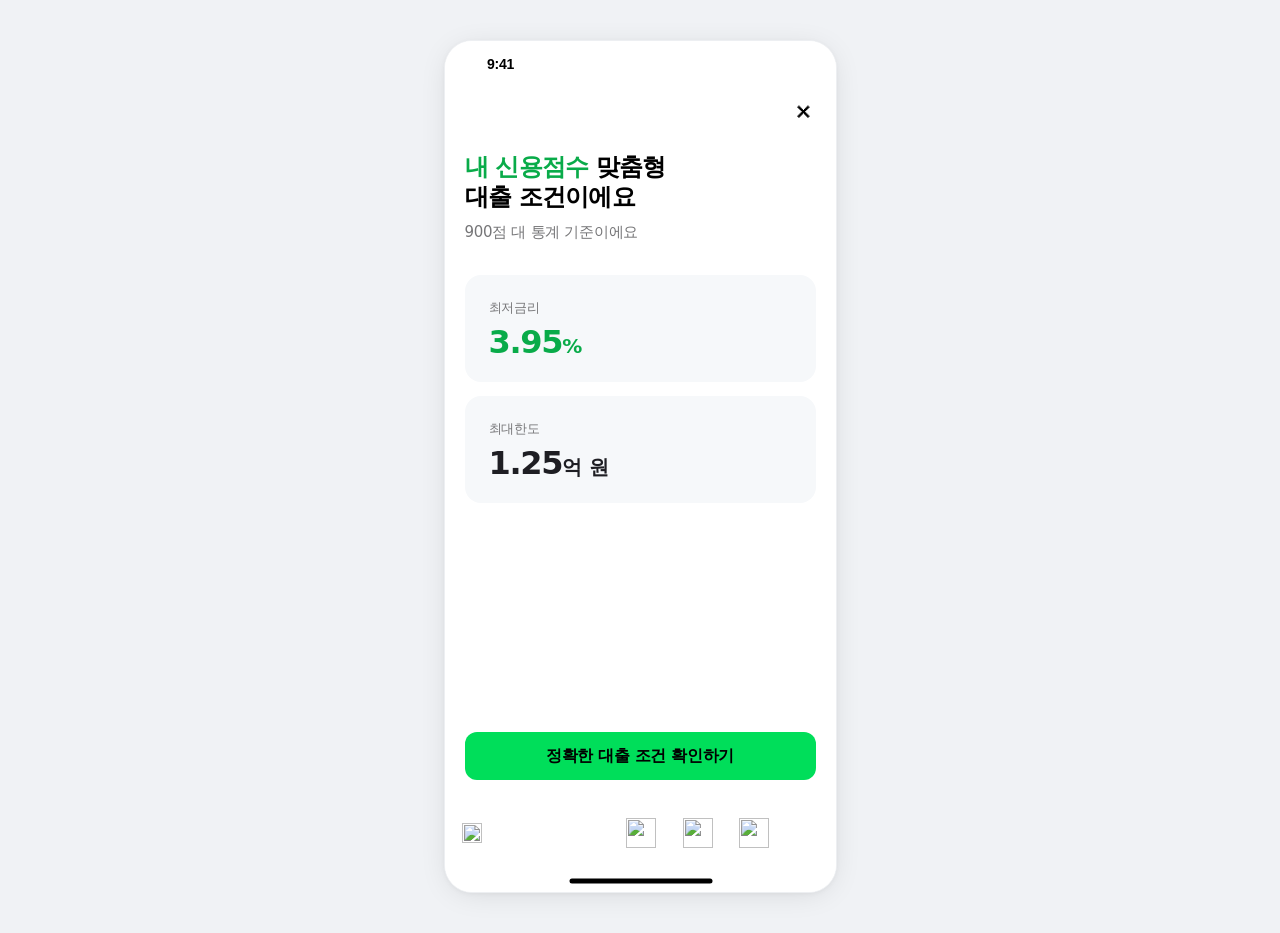
==== loan-result.html @ 353d0866 "deploy: KCB 신용영향 요인 프로토타입" ====
<!doctype html>
<html lang="ko">
<head>
  <meta charset="UTF-8" />
  <meta name="viewport" content="width=device-width, initial-scale=1" />
  <title>KCB 신용영향 요인 — 대출 조건</title>
  <link rel="stylesheet" as="style" crossorigin
    href="https://cdn.jsdelivr.net/gh/orioncactus/pretendard@v1.3.9/dist/web/variable/pretendardvariable-dynamic-subset.min.css" />
  <style>
    :root {
      --font: 'Pretendard Variable', Pretendard, -apple-system, system-ui, sans-serif;
      --green-500: #09AB49;
      --green-100: #EEFFF2;
      --npay-green: #00DE5A;
      --gray-100: #F6F8FA;
      --gray-200: #EDEFF2;
      --gray-700: #767678;
      --gray-800: #404048;
      --gray-900: #1E1E23;
    }
    *, *::before, *::after { box-sizing: border-box; margin: 0; padding: 0; }
    body {
      font-family: var(--font);
      background: #F0F2F5;
      color: var(--gray-900);
      -webkit-font-smoothing: antialiased;
      min-height: 100vh;
      display: flex;
      align-items: center;
      justify-content: center;
      padding: 40px 20px;
    }

    /* ─── Phone Shell ─── */
    .phone {
      width: 393px;
      height: 853px;
      background: #fff;
      border-radius: 28px;
      border: 1px solid var(--gray-200);
      box-shadow: 0 4px 32px -8px rgba(0,0,0,.14), 0 1px 6px -2px rgba(0,0,0,.08);
      overflow: hidden;
      display: flex;
      flex-direction: column;
    }

    /* ─── Status bar ─── */
    .status-bar {
      height: 44px;
      flex-shrink: 0;
      background: #fff;
      position: relative;
    }
    .status-bar-inner {
      width: 375px;
      height: 44px;
      position: absolute;
      left: 50%;
      transform: translateX(-50%);
      overflow: hidden;
    }

    /* ─── Header close ─── */
    .header-close {
      height: 56px;
      display: flex;
      align-items: center;
      justify-content: flex-end;
      padding: 0 20px;
      flex-shrink: 0;
    }
    .header-close__btn {
      width: 24px;
      height: 24px;
      display: flex;
      align-items: center;
      justify-content: center;
      cursor: pointer;
      color: #000;
      font-size: 18px;
      line-height: 1;
      background: none;
      border: none;
    }

    /* ─── Naver Toolbar ─── */
    .naver-toolbar {
      width: 393px;
      height: 84px;
      flex-shrink: 0;
      background: #fff;
      position: relative;
    }

    /* ─── Scrollable body ─── */
    .phone-body {
      flex: 1;
      overflow-y: auto;
      padding: 11px 20px 0;
    }

    /* ─── Title area ─── */
    .title-area {
      margin-bottom: 32px;
    }
    .title {
      font-size: 1.5rem;
      font-weight: 700;
      line-height: 1.25;
      letter-spacing: -.03125em;
      color: #000;
      margin-bottom: 10px;
    }
    .title em {
      color: var(--green-500);
      font-style: normal;
    }
    .subtitle {
      font-size: .9375rem;
      font-weight: 400;
      line-height: 1.4;
      letter-spacing: -.02em;
      color: var(--gray-700);
    }

    /* ─── Loan condition cards ─── */
    .loan-cards {
      display: flex;
      flex-direction: column;
      gap: 14px;
    }
    .loan-card {
      background: var(--gray-100);
      border-radius: 16px;
      padding: 24px 24px 22px;
    }
    .loan-card__label {
      font-size: .8125rem;
      font-weight: 500;
      color: var(--gray-700);
      letter-spacing: -.01em;
      margin-bottom: 8px;
    }
    .loan-card__value {
      font-size: 2rem;
      font-weight: 800;
      letter-spacing: -.04em;
      color: var(--gray-900);
      line-height: 1.1;
    }
    .loan-card__value .unit {
      font-size: 1.25rem;
      font-weight: 700;
      letter-spacing: -.02em;
    }
    .loan-card--rate .loan-card__value { color: var(--green-500); }

    /* ─── Button area ─── */
    .btn-area {
      padding: 16px 20px 28px;
      flex-shrink: 0;
      background: #fff;
    }
    .btn-primary {
      display: block;
      width: 100%;
      height: 48px;
      background: var(--npay-green);
      border: none;
      border-radius: 12px;
      font-family: var(--font);
      font-size: 1rem;
      font-weight: 700;
      letter-spacing: -.02em;
      color: #000;
      cursor: pointer;
      transition: filter .15s;
    }
    .btn-primary:hover { filter: brightness(.95); }
    .btn-primary:active { filter: brightness(.9); }
  </style>
</head>
<body>

  <div class="phone">

    <!-- Status bar -->
    <div class="status-bar">
      <div class="status-bar-inner">
        <span style="position:absolute;left:21px;top:13px;width:54px;height:21px;font-family:-apple-system,'SF Pro Text',sans-serif;font-size:14px;font-weight:600;letter-spacing:-0.28px;color:#000;text-align:center;line-height:21px;">9:41</span>
        <img src="https://www.figma.com/api/mcp/asset/117fd0c4-5734-4573-b15c-d76748ea29e0" style="position:absolute;right:14.67px;top:17.33px;width:24.328px;height:11.333px;display:block;" alt="">
        <img src="https://www.figma.com/api/mcp/asset/c310eae5-36fc-42d7-a7b7-9bb2311627fc" style="position:absolute;top:17.33px;left:315.68px;width:15.3px;height:10.97px;display:block;" alt="">
        <img src="https://www.figma.com/api/mcp/asset/0dfdbc2b-1ecd-415e-a64e-a30382d3d6f9" style="position:absolute;top:17.67px;left:293.66px;width:16.99px;height:10.67px;display:block;" alt="">
      </div>
    </div>

    <!-- Header close (X) -->
    <div class="header-close">
      <button class="header-close__btn" aria-label="닫기" onclick="location.href='credit-score.html'">✕</button>
    </div>

    <!-- Scrollable body -->
    <div class="phone-body">

      <!-- Title + Subtitle -->
      <div class="title-area">
        <h1 class="title"><em>내 신용점수</em> 맞춤형<br>대출 조건이에요</h1>
        <p class="subtitle">900점 대 통계 기준이에요</p>
      </div>

      <!-- Loan condition cards -->
      <div class="loan-cards">
        <div class="loan-card loan-card--rate">
          <div class="loan-card__label">최저금리</div>
          <div class="loan-card__value">3.95<span class="unit">%</span></div>
        </div>
        <div class="loan-card">
          <div class="loan-card__label">최대한도</div>
          <div class="loan-card__value">1.25<span class="unit">억 원</span></div>
        </div>
      </div>

    </div><!-- /phone-body -->

    <!-- CTA Button -->
    <div class="btn-area">
      <button class="btn-primary" onclick="location.href='https://loan.pay.naver.com/n/credit'">정확한 대출 조건 확인하기</button>
    </div>

    <!-- Naver Toolbar -->
    <div class="naver-toolbar">
      <img src="https://www.figma.com/api/mcp/asset/05d79276-6036-4cd2-aa56-7ac32315d920" style="position:absolute;top:0;left:0;right:0;width:100%;height:1px;display:block;" alt="">
      <div style="position:absolute;top:10px;left:12px;right:12px;height:30px;display:flex;align-items:center;justify-content:space-between;">
        <div style="width:30px;height:30px;position:relative;flex-shrink:0;">
          <img src="https://www.figma.com/api/mcp/asset/606f6228-d2fd-4b27-b999-5911d7ffd8b6" style="position:absolute;top:5px;left:5px;width:20px;height:20px;display:block;" alt="">
        </div>
        <div style="width:30px;height:30px;position:relative;flex-shrink:0;cursor:pointer;" onclick="location.href='service-page.html'">
          <img src="https://www.figma.com/api/mcp/asset/ff746e13-b8e4-43a4-95a8-66cdb455614c" style="position:absolute;top:7px;left:7px;width:16.5px;height:16px;display:block;" alt="">
        </div>
        <div style="width:30px;height:30px;position:relative;flex-shrink:0;transform:rotate(180deg);">
          <img src="https://www.figma.com/api/mcp/asset/f6c519be-c169-4510-b0fe-be549cfd4d9d" style="position:absolute;top:7px;left:7px;width:16.5px;height:16px;display:block;" alt="">
        </div>
        <div style="width:30px;height:30px;position:relative;flex-shrink:0;">
          <img src="https://www.figma.com/api/mcp/asset/b1222925-deab-466d-a03e-ae5e43b27918" style="position:absolute;inset:0;width:100%;height:100%;display:block;" alt="">
        </div>
        <div style="width:30px;height:30px;position:relative;flex-shrink:0;">
          <img src="https://www.figma.com/api/mcp/asset/872e88fe-7b94-40f6-b891-10e95405941b" style="position:absolute;inset:0;width:100%;height:100%;display:block;" alt="">
        </div>
        <div style="width:30px;height:30px;position:relative;flex-shrink:0;">
          <img src="https://www.figma.com/api/mcp/asset/1badacdd-2532-4cf2-b701-a58037ab91fd" style="position:absolute;inset:0;width:100%;height:100%;display:block;" alt="">
        </div>
        <div style="width:30px;height:30px;position:relative;flex-shrink:0;">
          <img src="https://www.figma.com/api/mcp/asset/fb497e52-9923-4c12-b7bb-37bec457e6a1" style="position:absolute;top:12px;left:5px;width:20.5px;height:7px;display:block;" alt="">
        </div>
      </div>
      <div style="position:absolute;top:calc(50% + 30.5px);left:50%;transform:translate(-50%,-50%);width:143px;height:5px;background:#000;border-radius:4px;"></div>
    </div>

  </div><!-- /phone -->

</body>
</html>
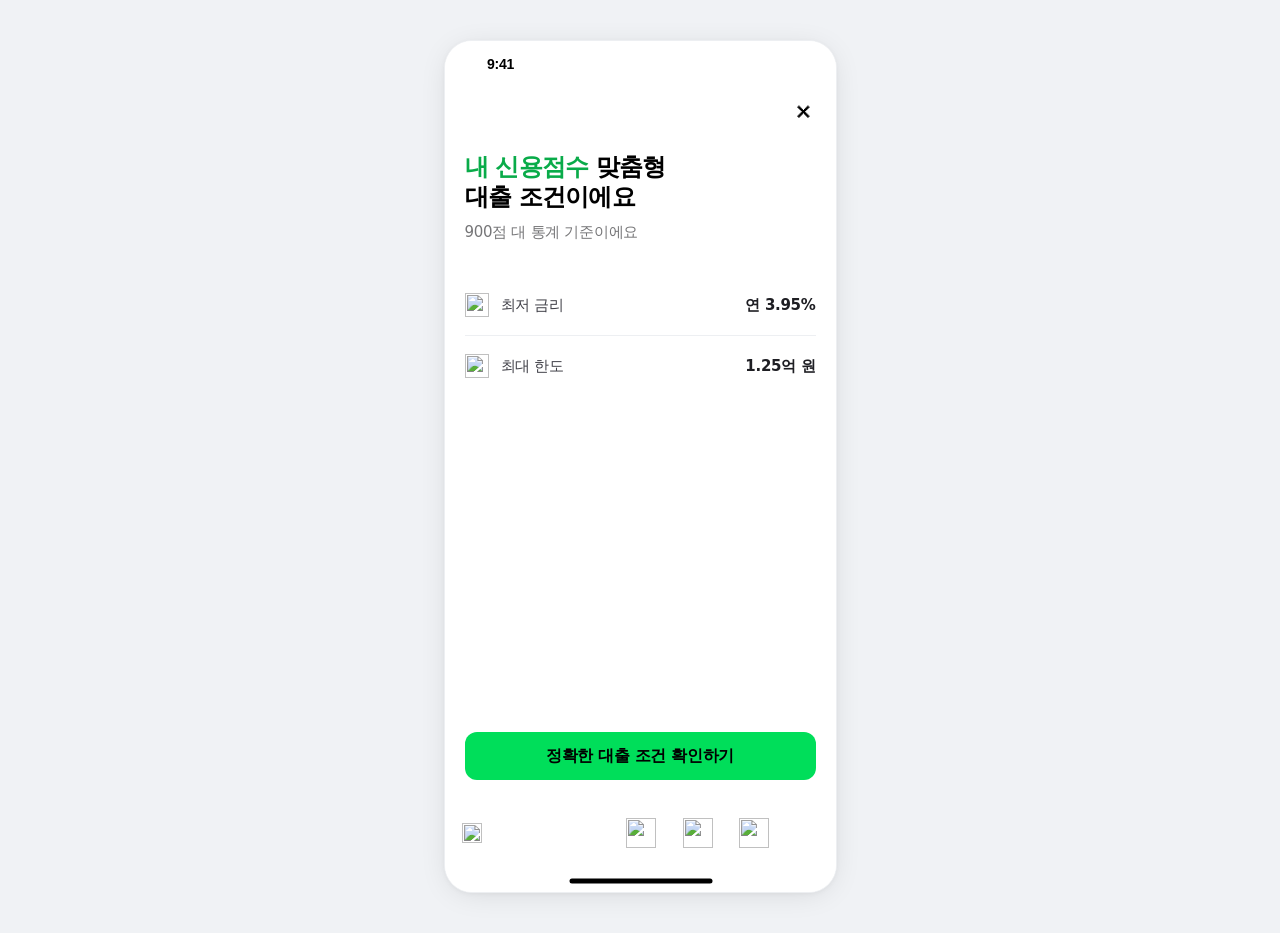
==== commit 791f0981: "deploy: KCB 신용영향 요인 프로토타입" ====
--- a/loan-result.html
+++ b/loan-result.html
@@ -123,37 +123,38 @@
       color: var(--gray-700);
     }
 
-    /* ─── Loan condition cards ─── */
-    .loan-cards {
+    /* ─── Loan condition items (Figma 3172:2244) ─── */
+    .loan-items {
       display: flex;
       flex-direction: column;
-      gap: 14px;
-    }
-    .loan-card {
-      background: var(--gray-100);
-      border-radius: 16px;
-      padding: 24px 24px 22px;
-    }
-    .loan-card__label {
-      font-size: .8125rem;
-      font-weight: 500;
-      color: var(--gray-700);
-      letter-spacing: -.01em;
-      margin-bottom: 8px;
-    }
-    .loan-card__value {
-      font-size: 2rem;
-      font-weight: 800;
-      letter-spacing: -.04em;
+    }
+    .loan-item {
+      display: flex;
+      align-items: center;
+      gap: 12px;
+      padding: 18px 0;
+    }
+    .loan-item + .loan-item {
+      border-top: 1px solid var(--gray-200);
+    }
+    .loan-item img {
+      width: 24px;
+      height: 24px;
+      flex-shrink: 0;
+    }
+    .loan-item__label {
+      font-size: .9375rem;
+      font-weight: 400;
+      color: var(--gray-800);
+      letter-spacing: -.02em;
+      flex: 1;
+    }
+    .loan-item__value {
+      font-size: .9375rem;
+      font-weight: 700;
       color: var(--gray-900);
-      line-height: 1.1;
-    }
-    .loan-card__value .unit {
-      font-size: 1.25rem;
-      font-weight: 700;
-      letter-spacing: -.02em;
-    }
-    .loan-card--rate .loan-card__value { color: var(--green-500); }
+      letter-spacing: -.02em;
+    }
 
     /* ─── Button area ─── */
     .btn-area {
@@ -208,15 +209,17 @@
         <p class="subtitle">900점 대 통계 기준이에요</p>
       </div>
 
-      <!-- Loan condition cards -->
-      <div class="loan-cards">
-        <div class="loan-card loan-card--rate">
-          <div class="loan-card__label">최저금리</div>
-          <div class="loan-card__value">3.95<span class="unit">%</span></div>
-        </div>
-        <div class="loan-card">
-          <div class="loan-card__label">최대한도</div>
-          <div class="loan-card__value">1.25<span class="unit">억 원</span></div>
+      <!-- Loan condition items (Figma 3172:2244) -->
+      <div class="loan-items">
+        <div class="loan-item">
+          <img src="https://www.figma.com/api/mcp/asset/12d3a690-6e05-496c-b69c-cdfae76df3b6" width="24" height="24" alt="">
+          <span class="loan-item__label">최저 금리</span>
+          <span class="loan-item__value">연 3.95%</span>
+        </div>
+        <div class="loan-item">
+          <img src="https://www.figma.com/api/mcp/asset/510e3f8a-0a75-4996-91bd-659845dda2a7" width="24" height="24" alt="">
+          <span class="loan-item__label">최대 한도</span>
+          <span class="loan-item__value">1.25억 원</span>
         </div>
       </div>
 
